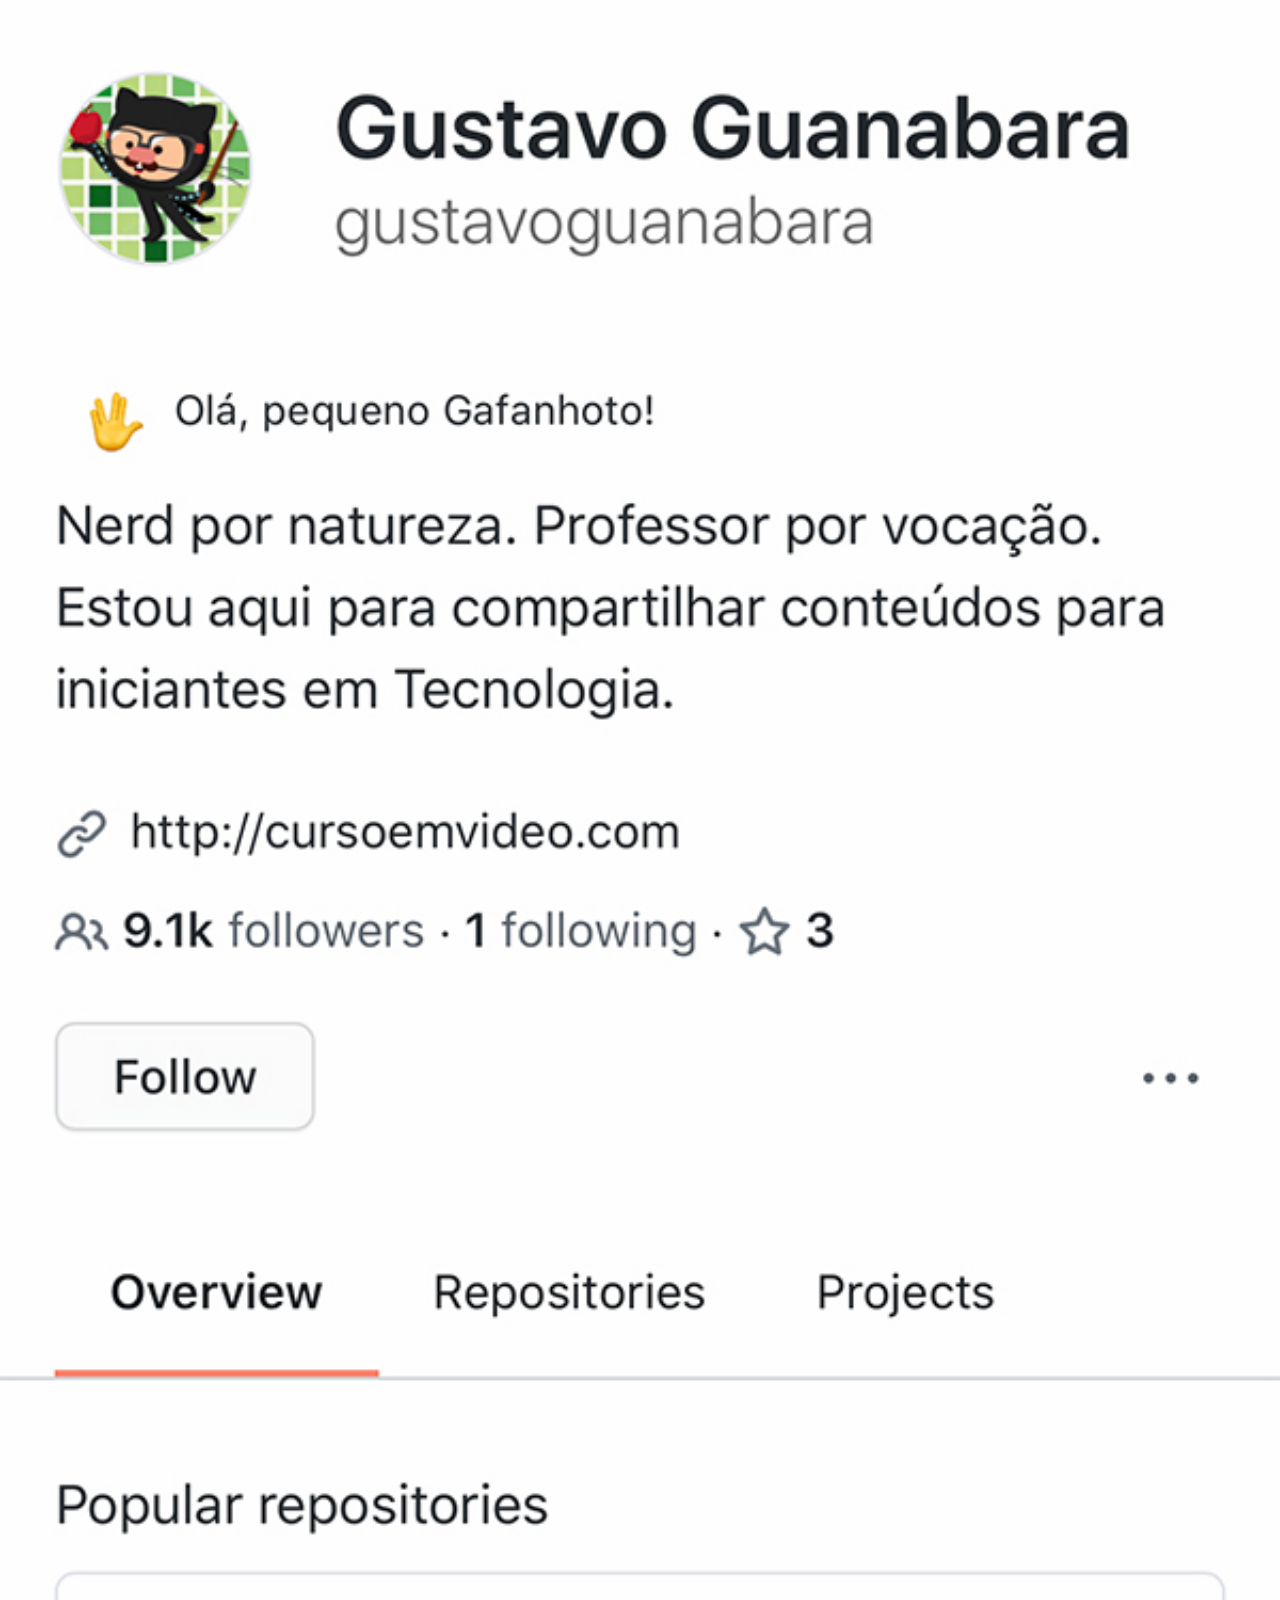
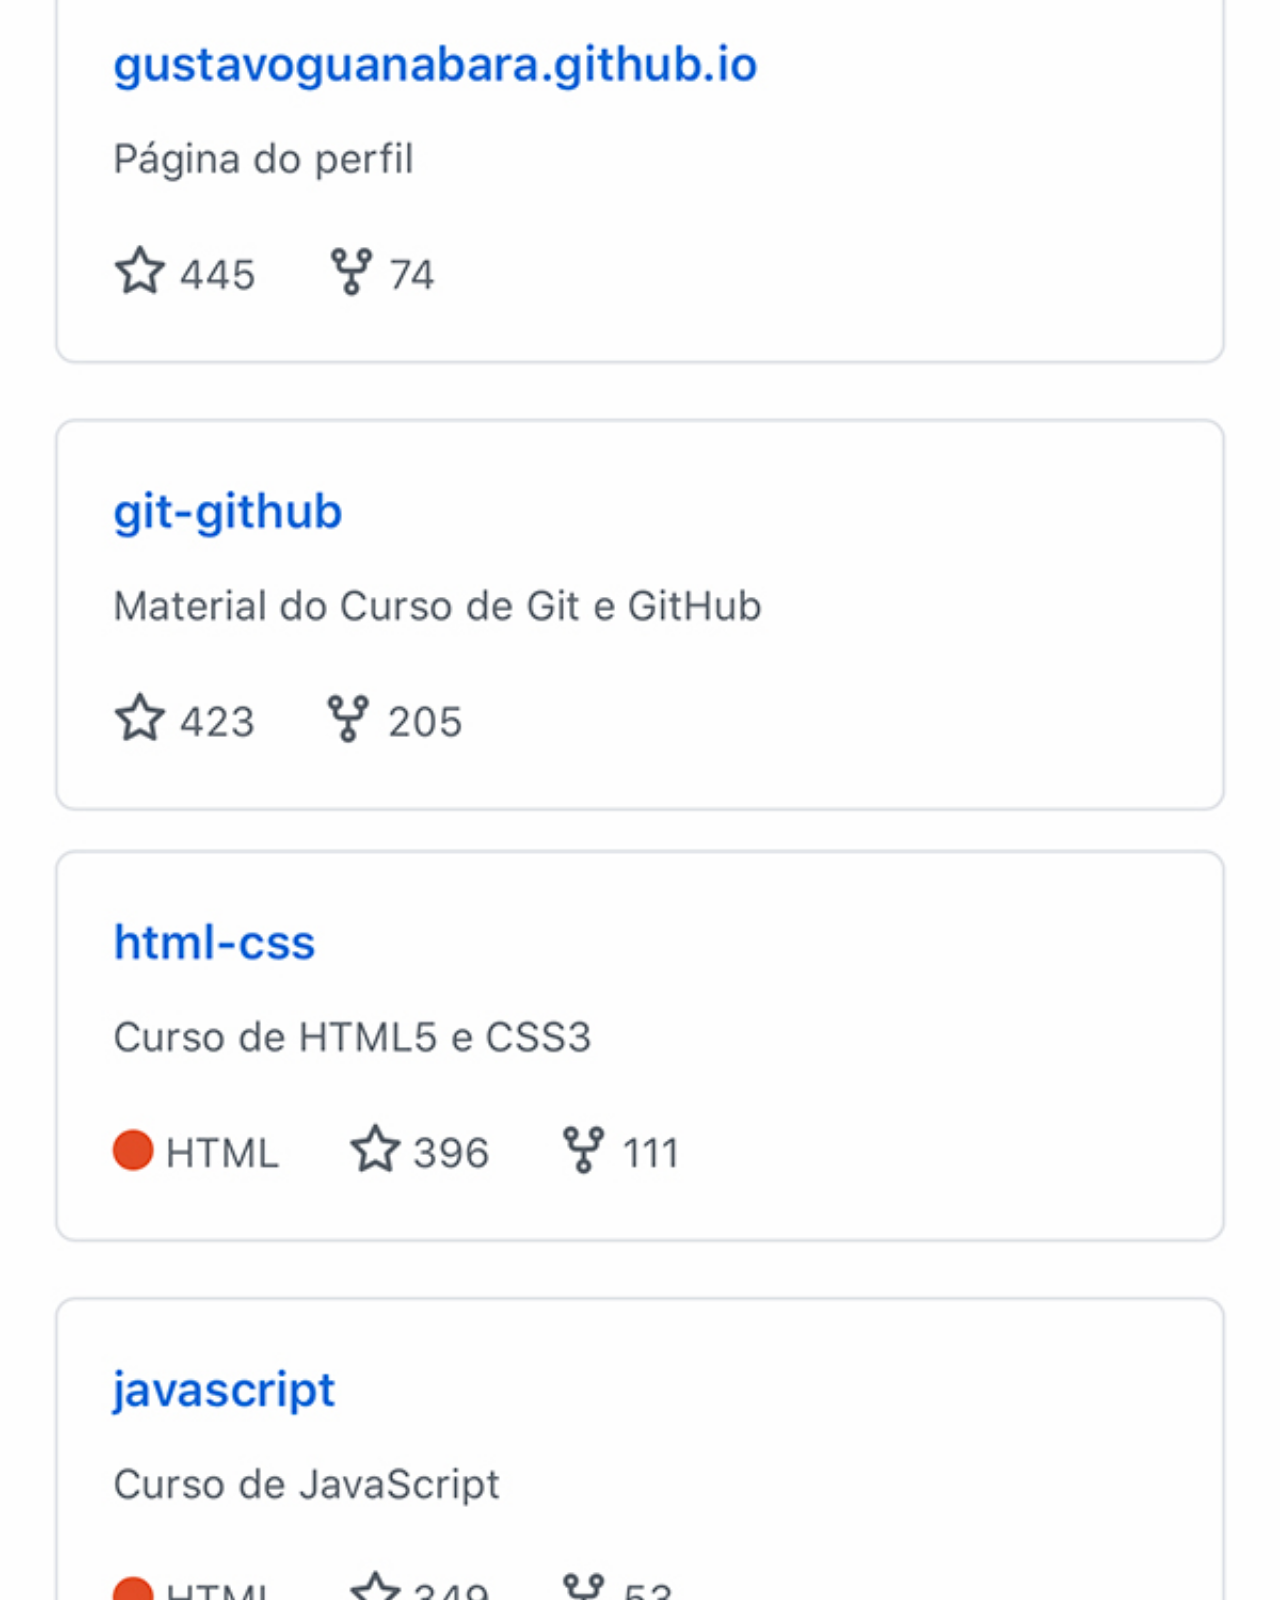
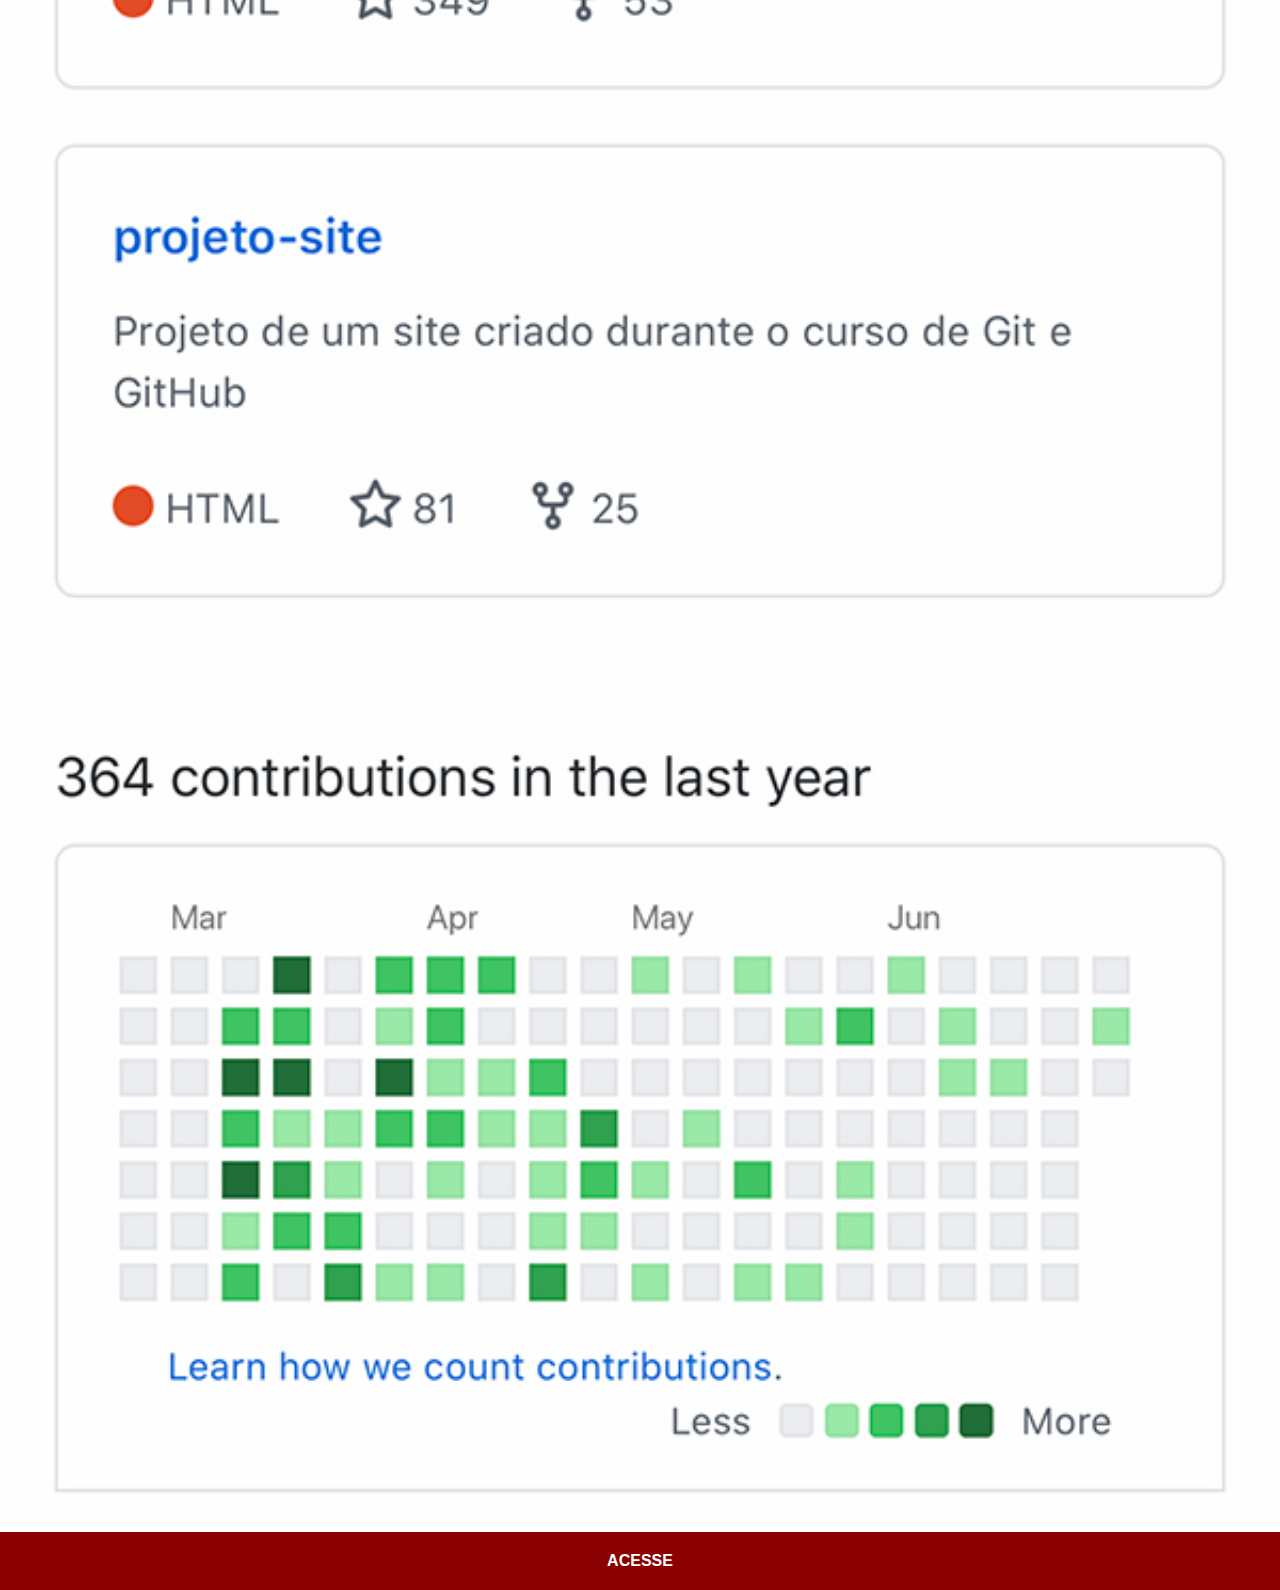
==== github.html @ 16fb7267 "create project" ====
<!DOCTYPE html>
<html lang="pt-br">
<head>
    <meta charset="UTF-8">
    <meta name="viewport" content="width=device-width, initial-scale=1.0">
    <title>GitHub</title>
    <link rel="stylesheet" href="estilos/social.css">
</head>
<body>
    <img src="imagens/tela-github.jpg" alt="GitHub">
    <a href="https://github.com/guipena10" target="_blank">ACESSE</a>
</body>
</html>
---- estilos/social.css ----
@charset "UTF-8";

* {
    margin: 0px;
    padding: 0px;
    font-family: Arial, Helvetica, sans-serif;
}

::-webkit-scrollbar {
    width: 0px;
    height: 0px;
}
img {
    width: 100vw;
    margin-bottom: -4px;
}

a {
    display: block;
    background-color: darkred;
    color: white;
    padding: 20px;
    text-align: center;
    font-weight: bolder;
    text-decoration: none;
}
a:hover {
    background-color: red;
}
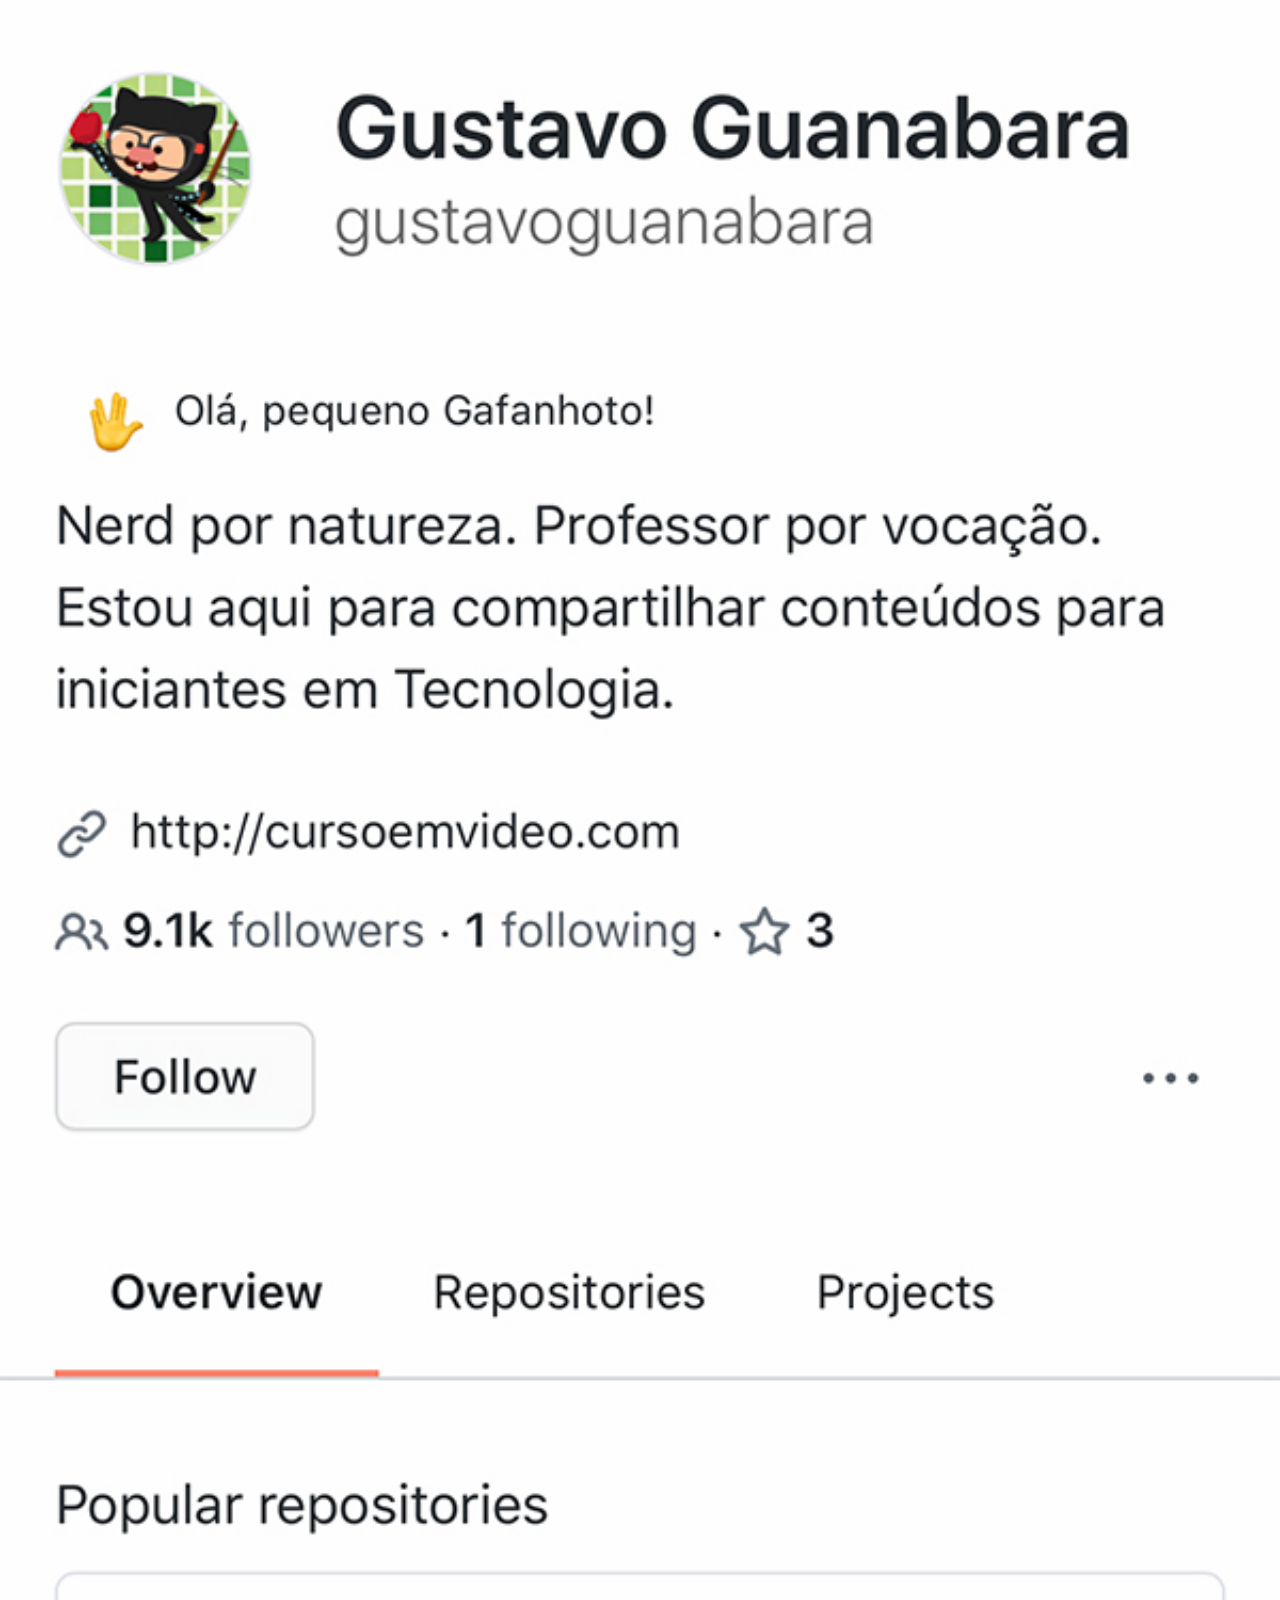
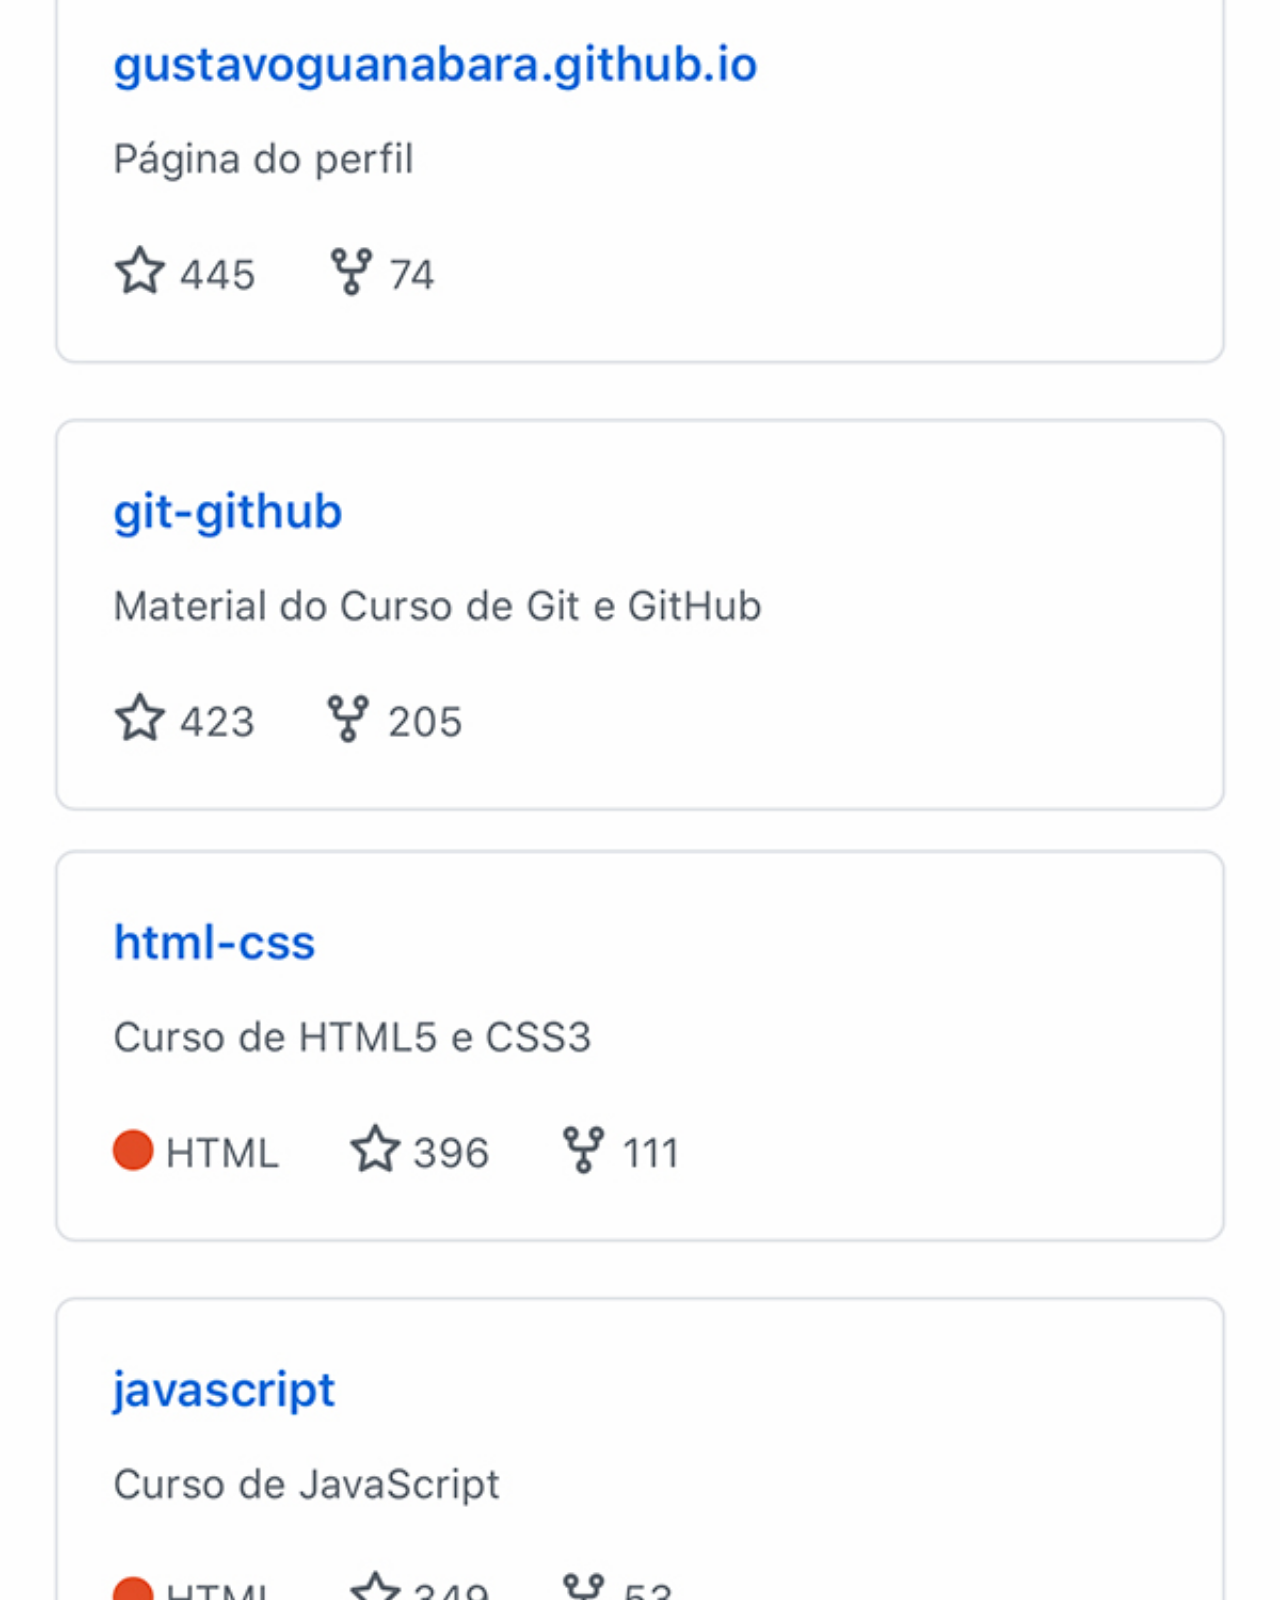
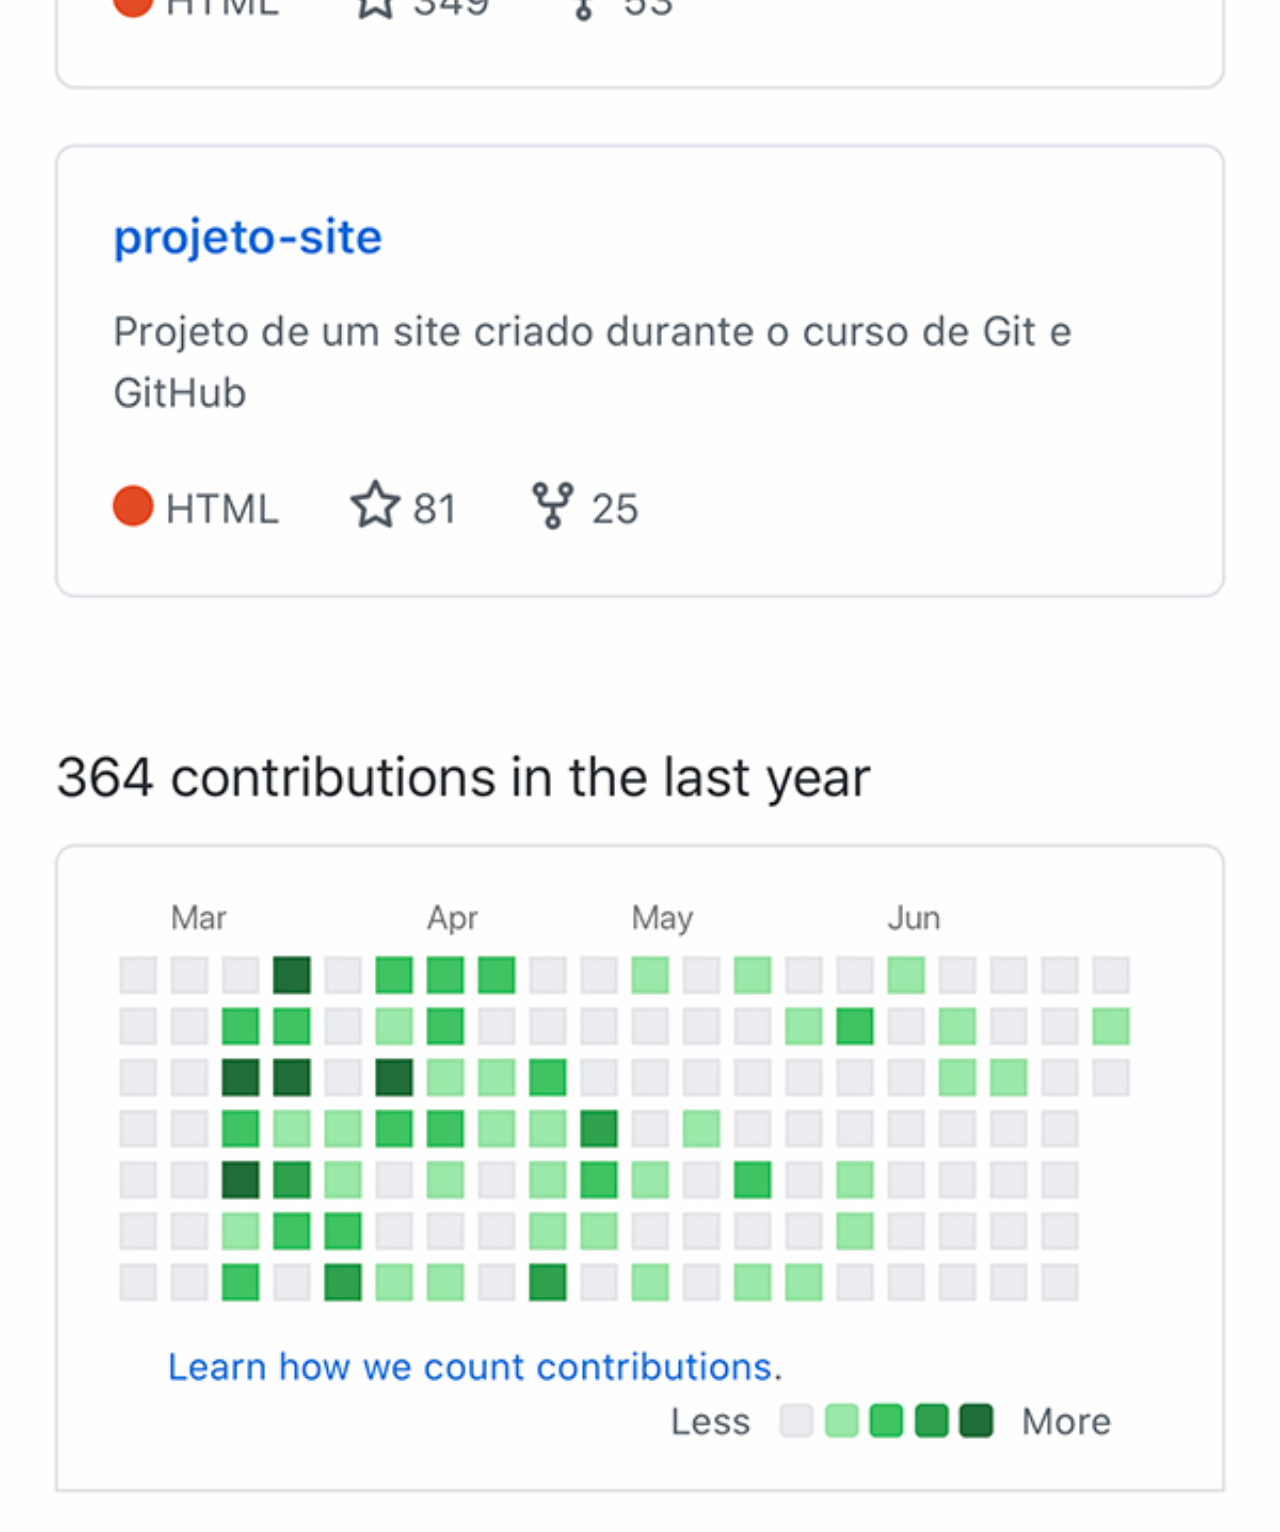
==== commit a08584de: "project create" ====
--- a/github.html
+++ b/github.html
@@ -8,6 +8,5 @@
 </head>
 <body>
     <img src="imagens/tela-github.jpg" alt="GitHub">
-    <a href="https://github.com/guipena10" target="_blank">ACESSE</a>
 </body>
 </html>